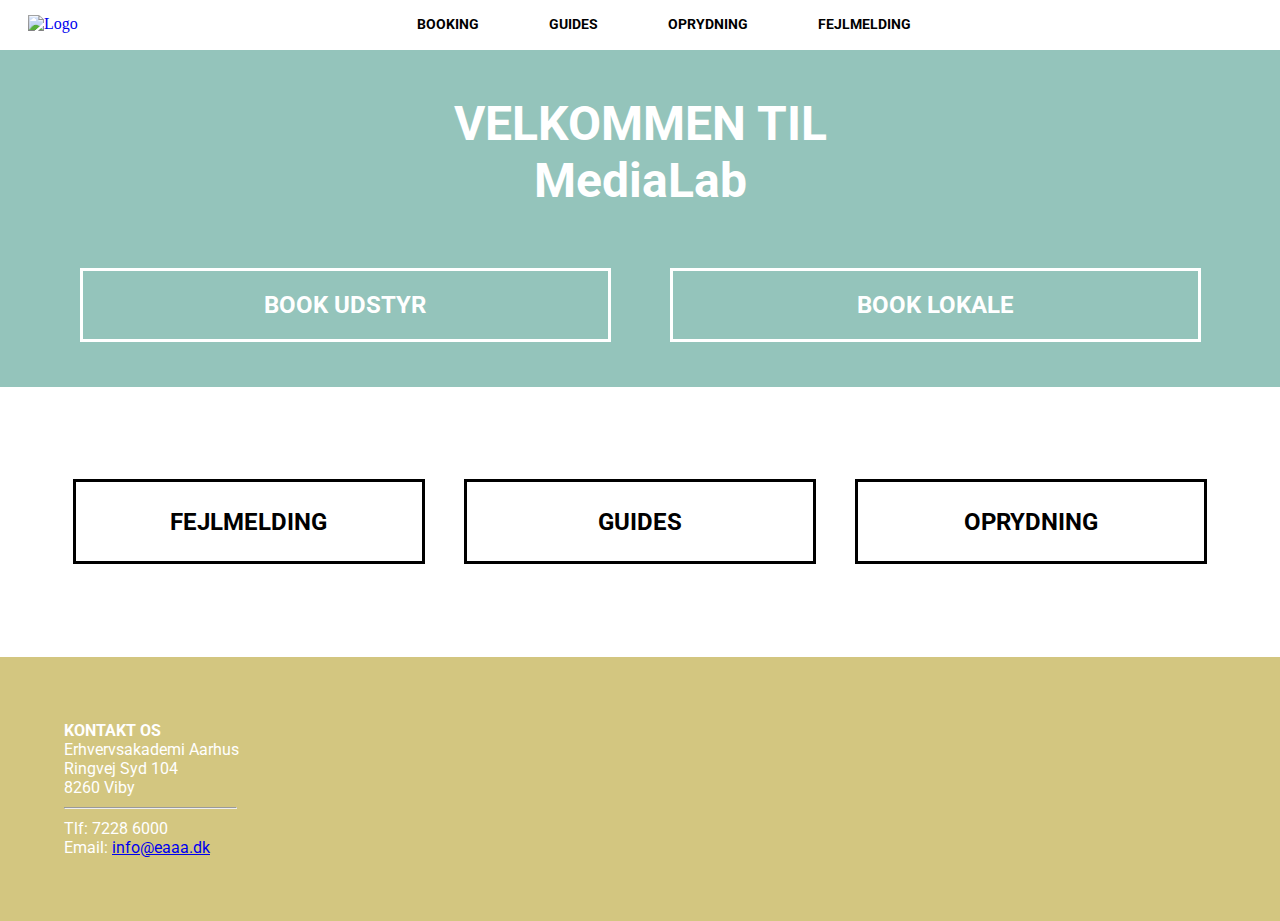
==== index.html @ a65bafff "update indes + css" ====
<!DOCTYPE html>
<html lang="da">
<head>
  <meta charset="UTF-8">
  <meta name="viewport" content="width=device-width, initial-scale=1.0">
  <meta http-equiv="X-UA-Compatible" content="ie=edge">
  <title>Document</title>
  <link rel="stylesheet" href="css/style.css">
  <link href="https://fonts.googleapis.com/css?family=Roboto" rel="stylesheet">
</head>
<body>
<header>
      <div class="logo-burger">
          <a href="index.html"><img class="logo1" src="images/" alt="Logo"></a>
          <label for="toggle">&#9776;</label>
      </div>
      <nav>
          <input type="checkbox" id="toggle" class="hidden">
          <ul id="main-nav">
              <li><a href="/index.html">BOOKING</a></li>
              <li><a href="#">GUIDES</a></li>
              <li><a href="#">OPRYDNING</a></li>
              <li><a href="#">FEJLMELDING</a></li>
          </ul>
      </nav>
  </header>
  <main>
    <div class="welcome">
      <h1>Velkommen til <br><span class="medialab"> MediaLab</h1>
        <div class="flex">
      <div class="cta">
        <a href="#">
          <h2>Book udstyr</h2>
        </a>
      </div>
      <div class="cta">
        <a href="#">
          <h2>Book lokale</h2>
        </a>
      </div>
      </div>
    </div>
    <div class="content">
      <div class="cta ctaflex">
          <a href="#" class="ctablack">
            <h3>Fejlmelding</h3>
          </a>
          <a href="#" class="ctablack">
            <h3>Guides</h3>
          </a>
          <a href="#" class="ctablack">
            <h3>Oprydning</h3>
          </a>
        </div>
      </div>
  </main>

  <footer>
    <h4>Kontakt os</h4>
    <p>Erhvervsakademi Aarhus</p>
    <p>Ringvej Syd 104</p>
    <p>8260 Viby</p>
    <hr>
    <p>Tlf: 7228 6000</p>
    <p>Email: <a href="mailto:info@eaaa.dk">info@eaaa.dk</a></p>
  </footer>

</body>
</html>
---- css/style.css ----
/* Generel styling*/
* {
    margin-left: 0;
    margin-right: 0;
    margin-top: 0;
    box-sizing: border-box;
    margin: 0;
}

h1,h2,h3,h4,h5,p{
  font-family: 'roboto';
}



/* Menu */
header {
    background-color: #fff;
    width: 100%;
    padding: 0 20px;
    display: flex;
    justify-content: flex-end;
    align-items: center;
    box-shadow: 0 0 5px #aaaaaa;
}

.logo-burger {
    display: flex;
    align-items: center;
    margin-left: .5em;
    color: #000;

}


.logo1 {
    width: 50px;
    height: 30px;
    background-color: #fff;
    position: absolute;
    top: 15px;
}


nav {
    width: 100%;
    justify-content: flex-end;
}


#main-nav {
    display: flex;
    margin-right: .5em;
    list-style: none;
    justify-content: flex-end;
    width: 100%;
    margin-top: 15px !important;
    margin-bottom: 15px !important;


}

#main-nav a {
    display: block;
    margin-left: 1em;
    font-size: 14px;
    line-height: 1.4em;
    color: #000;
    text-decoration: none;
    margin: 0 35px;
    font-family: roboto, sans-serif;
    font-weight: 700;
}

#main-nav a:hover {
    color: #69acb9;
}

.active {
    color: white;
}

.hidden {
    display: none;
}

/*
Colours:
Blå: #94C4BB
Guld: #D3C680
Sort: #7B7B7B
Hvid: #FFFFFF
*/


h1, h2, h3, h4 {
  text-transform: uppercase;
}

.medialab {
  text-transform: none;
}

.welcome {
  width: 100%;
  background-color: #94C4BB;
  padding: 45px 50px;
}

.welcome h1 {
  color: white;
  text-align: center;
}

.cta {
  display: flex;
  flex-direction: column;
  border: 3px solid white;
  padding: 10px 0;
  margin: 10px auto;
  color: white;
}

.cta:hover {
  transition: .2s;
  background-color: rgba(255,255,255,0.2);
}

.cta a {
  text-decoration: none;
  color: white;
  text-align: center;
  text-transform: uppercase;
}

.ctablack {
  border: 3px solid black;
  margin: 30px 0;
  padding: 10px 0;
}
.ctaflex {
  width: 80%;
  display: flex;
  flex-direction: column;
}
.ctaflex a {
  color: black;
  font-size: 1.3em;
}

.ctablack:hover {
  transition: .2s;
  border: 3px solid #9a9a9a;
}

footer {
  background-color: #D3C680;
  padding: 5% 10%;
  color: white;
}

footer hr {
  margin: 10px 0;
  width: 100%;
}
@media only screen and (min-width: 980px) {
  .welcome {

  }

  .welcome h1 {
    font-size: 3em;
    padding: 0 0 5% 0;
  }

  .flex {
    display: flex;
    flex-direction: row;
  }

  .cta {
    width: 45%;
    margin: 0 auto;
    padding: 20px 50px;
  }

  .ctaflex {
    flex-direction: row;
    width: 100%;
  }
  .ctablack {
    width: 30%;
    padding: 25px 20px;
    margin: 10px auto;
  }

  .content {
    display: flex;
    align-items: center;
    height: 30vh;
  }

  footer {
    padding: 5% 5%;
  }

  footer hr {
    width: 15%;
  }



}


/* Mobile menu - media queries*/

/* Mobile menu */
@media all and (max-width: 1200px) {

    /*HEADER NAV*/
    header {
        display: block;
        box-shadow: 0 0 0px #000;
    }

    .logo-burger {
        justify-content: space-between;
        align-items: center;
        padding-top: 17px;
        padding-bottom: 17px;
        background-color: #fff;

    }

    .logo-burger label {
        display: block;
        font-size: 2em;
        cursor: pointer;
    }

    #toggle:checked + #main-nav {
        display: block;
    }

    #main-nav {
        display: none;
        padding: 0;

    }

    .logo1 {
        width: 85px;
        height: 60px;
    }

    #main-nav li {
        text-align: center;
        border-bottom: 1px solid rgba(255, 255, 255, 0.7);
    }

    #main-nav a {
        margin: 0;
        text-align: center;
        line-height: 50px;
    }

    #main-nav li:last-of-type {
        border-bottom: none;
    }


}

/*MEDIA QUERY TABLET AND ABOVE*/

@media all and (min-width: 1200px) and (max-width: 1500px) {

    /*HEADER NAV*/
    header {
        display: flex;
        justify-content: center;
        align-items: center;

    }

    #logo-burger {
        margin-top: 27px;
        margin-bottom: 27px;
    }

    #logo {
        margin-top: .2em;
    }

    #main-nav {
        justify-content: center;
        width: 100%;


    }

    .hidden {
        display: none;
    }

    label {
        display: none;
    }


}
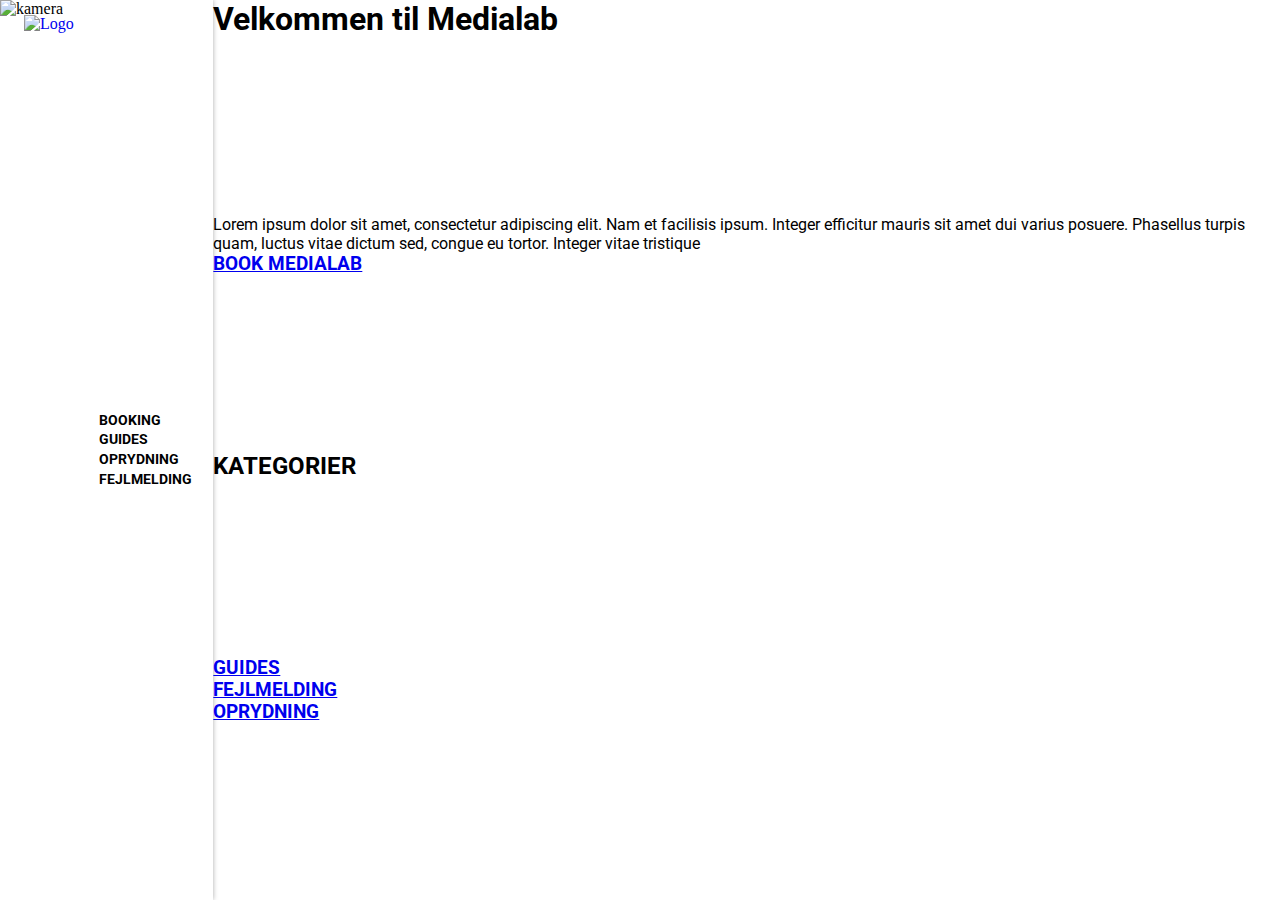
==== commit ad94a2b4: "new layout" ====
--- a/index.html
+++ b/index.html
@@ -1,5 +1,6 @@
 <!DOCTYPE html>
 <html lang="da">
+
 <head>
   <meta charset="UTF-8">
   <meta name="viewport" content="width=device-width, initial-scale=1.0">
@@ -8,62 +9,59 @@
   <link rel="stylesheet" href="css/style.css">
   <link href="https://fonts.googleapis.com/css?family=Roboto" rel="stylesheet">
 </head>
+
 <body>
-<header>
+  <main>
+    <header>
       <div class="logo-burger">
-          <a href="index.html"><img class="logo1" src="images/" alt="Logo"></a>
-          <label for="toggle">&#9776;</label>
+        <a href="index.html"><img class="logo1" src="images/" alt="Logo"></a>
+        <label for="toggle">&#9776;</label>
       </div>
       <nav>
-          <input type="checkbox" id="toggle" class="hidden">
-          <ul id="main-nav">
-              <li><a href="/index.html">BOOKING</a></li>
-              <li><a href="#">GUIDES</a></li>
-              <li><a href="#">OPRYDNING</a></li>
-              <li><a href="#">FEJLMELDING</a></li>
-          </ul>
+        <input type="checkbox" id="toggle" class="hidden">
+        <ul id="main-nav">
+          <li><a href="/index.html">BOOKING</a></li>
+          <li><a href="#">GUIDES</a></li>
+          <li><a href="#">OPRYDNING</a></li>
+          <li><a href="#">FEJLMELDING</a></li>
+        </ul>
       </nav>
-  </header>
-  <main>
-    <div class="welcome">
-      <h1>Velkommen til <br><span class="medialab"> MediaLab</h1>
-        <div class="flex">
-      <div class="cta">
-        <a href="#">
-          <h2>Book udstyr</h2>
+    </header>
+    <div class="main-content">
+      <h1>Velkommen til Medialab</h1>
+      <div>
+        <p class="desc">
+          Lorem ipsum dolor sit amet,
+          consectetur adipiscing elit. Nam et facilisis ipsum.
+          Integer efficitur mauris sit amet dui varius posuere.
+          Phasellus turpis quam, luctus vitae dictum sed, congue eu tortor.
+          Integer vitae tristique
+        </p>
+        <a href="/book.html" class="cta-main">
+          <h3>BOOK MEDIALAB</h3>
         </a>
       </div>
-      <div class="cta">
-        <a href="#">
-          <h2>Book lokale</h2>
+    </div>
+    <img src="images/kamera.png" alt="kamera" class="kamera">
+    <div class="kategorier">
+      <h2>KATEGORIER</h2>
+      <div class="buttons">
+        <a href="/book.html" class="cta-main">
+          <h3>GUIDES</h3>
+        </a>
+        <a href="/book.html" class="cta-main">
+          <h3>FEJLMELDING</h3>
+        </a>
+        <a href="/book.html" class="cta-main">
+          <h3>OPRYDNING</h3>
         </a>
       </div>
-      </div>
     </div>
-    <div class="content">
-      <div class="cta ctaflex">
-          <a href="#" class="ctablack">
-            <h3>Fejlmelding</h3>
-          </a>
-          <a href="#" class="ctablack">
-            <h3>Guides</h3>
-          </a>
-          <a href="#" class="ctablack">
-            <h3>Oprydning</h3>
-          </a>
-        </div>
-      </div>
+
+
+
+
   </main>
+</body>
 
-  <footer>
-    <h4>Kontakt os</h4>
-    <p>Erhvervsakademi Aarhus</p>
-    <p>Ringvej Syd 104</p>
-    <p>8260 Viby</p>
-    <hr>
-    <p>Tlf: 7228 6000</p>
-    <p>Email: <a href="mailto:info@eaaa.dk">info@eaaa.dk</a></p>
-  </footer>
-
-</body>
 </html>
--- a/css/style.css
+++ b/css/style.css
@@ -22,6 +22,7 @@
     justify-content: flex-end;
     align-items: center;
     box-shadow: 0 0 5px #aaaaaa;
+    grid-area: h;
 }
 
 .logo-burger {
@@ -56,6 +57,7 @@
     width: 100%;
     margin-top: 15px !important;
     margin-bottom: 15px !important;
+    flex-direction: column;
 
 
 }
@@ -84,133 +86,39 @@
     display: none;
 }
 
-/*
-Colours:
-Blå: #94C4BB
-Guld: #D3C680
-Sort: #7B7B7B
-Hvid: #FFFFFF
-*/
-
-
-h1, h2, h3, h4 {
-  text-transform: uppercase;
-}
-
-.medialab {
-  text-transform: none;
-}
-
-.welcome {
+/* forside */
+
+main{
   width: 100%;
-  background-color: #94C4BB;
-  padding: 45px 50px;
-}
-
-.welcome h1 {
-  color: white;
-  text-align: center;
-}
-
-.cta {
-  display: flex;
-  flex-direction: column;
-  border: 3px solid white;
-  padding: 10px 0;
-  margin: 10px auto;
-  color: white;
-}
-
-.cta:hover {
-  transition: .2s;
-  background-color: rgba(255,255,255,0.2);
-}
-
-.cta a {
-  text-decoration: none;
-  color: white;
-  text-align: center;
-  text-transform: uppercase;
-}
-
-.ctablack {
-  border: 3px solid black;
-  margin: 30px 0;
-  padding: 10px 0;
-}
-.ctaflex {
-  width: 80%;
-  display: flex;
-  flex-direction: column;
-}
-.ctaflex a {
-  color: black;
-  font-size: 1.3em;
-}
-
-.ctablack:hover {
-  transition: .2s;
-  border: 3px solid #9a9a9a;
-}
-
-footer {
-  background-color: #D3C680;
-  padding: 5% 10%;
-  color: white;
-}
-
-footer hr {
-  margin: 10px 0;
-  width: 100%;
-}
-@media only screen and (min-width: 980px) {
-  .welcome {
-
-  }
-
-  .welcome h1 {
-    font-size: 3em;
-    padding: 0 0 5% 0;
-  }
-
-  .flex {
-    display: flex;
-    flex-direction: row;
-  }
-
-  .cta {
-    width: 45%;
-    margin: 0 auto;
-    padding: 20px 50px;
-  }
-
-  .ctaflex {
-    flex-direction: row;
-    width: 100%;
-  }
-  .ctablack {
-    width: 30%;
-    padding: 25px 20px;
-    margin: 10px auto;
-  }
-
-  .content {
-    display: flex;
-    align-items: center;
-    height: 30vh;
-  }
-
-  footer {
-    padding: 5% 5%;
-  }
-
-  footer hr {
-    width: 15%;
-  }
-
-
-
-}
+  display: grid;
+  height: 100vh;
+  grid-template-columns: repeat(12, 1fr);
+  grid-template-areas:
+      "h h m m m m m m m m m m"
+      "h h m m m m m m m m m m"
+      "h h k k k k k k k k k k"
+      "h h k k k k k k k k k k";
+}
+
+.main-content{
+  grid-area: m;
+  display: grid;
+}
+
+.kategorier{
+  grid-area: k;
+  display: grid;
+}
+
+.kamera{
+  position: absolute;
+}
+
+
+
+
+
+
 
 
 /* Mobile menu - media queries*/
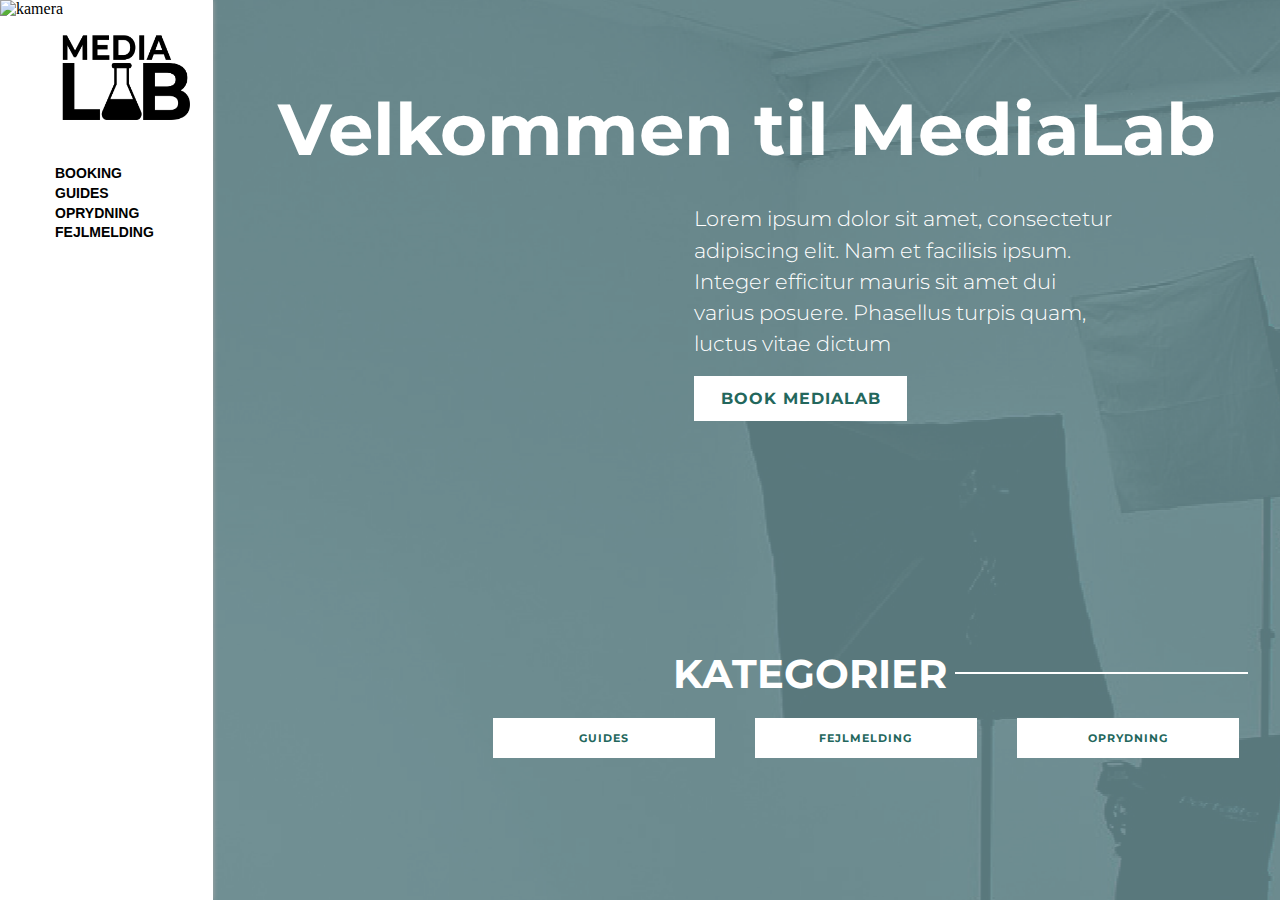
==== commit 5932dc9b: "Forside" ====
--- a/index.html
+++ b/index.html
@@ -7,14 +7,15 @@
   <meta http-equiv="X-UA-Compatible" content="ie=edge">
   <title>Document</title>
   <link rel="stylesheet" href="css/style.css">
-  <link href="https://fonts.googleapis.com/css?family=Roboto" rel="stylesheet">
+  <link href="https://fonts.googleapis.com/css?family=Montserrat:100,100i,200,200i,300,300i,400,400i,500,500i,600,600i,700,700i,800,800i,900,900i" rel="stylesheet">
+
 </head>
 
 <body>
   <main>
     <header>
       <div class="logo-burger">
-        <a href="index.html"><img class="logo1" src="images/" alt="Logo"></a>
+        <a href="index.html"><img class="logo1" src="images/Logo-ML.png" alt="Logo"></a>
         <label for="toggle">&#9776;</label>
       </div>
       <nav>
@@ -28,14 +29,13 @@
       </nav>
     </header>
     <div class="main-content">
-      <h1>Velkommen til Medialab</h1>
-      <div>
+      <h1>Velkommen til MediaLab</h1>
+      <div class="cta-bio">
         <p class="desc">
           Lorem ipsum dolor sit amet,
           consectetur adipiscing elit. Nam et facilisis ipsum.
           Integer efficitur mauris sit amet dui varius posuere.
-          Phasellus turpis quam, luctus vitae dictum sed, congue eu tortor.
-          Integer vitae tristique
+          Phasellus turpis quam, luctus vitae dictum
         </p>
         <a href="/book.html" class="cta-main">
           <h3>BOOK MEDIALAB</h3>
@@ -44,18 +44,22 @@
     </div>
     <img src="images/kamera.png" alt="kamera" class="kamera">
     <div class="kategorier">
+      <div class="kategori-1">
       <h2>KATEGORIER</h2>
-      <div class="buttons">
-        <a href="/book.html" class="cta-main">
-          <h3>GUIDES</h3>
-        </a>
-        <a href="/book.html" class="cta-main">
-          <h3>FEJLMELDING</h3>
-        </a>
-        <a href="/book.html" class="cta-main">
-          <h3>OPRYDNING</h3>
-        </a>
+      <hr>
+      </hr>
       </div>
+    <div class="buttons">
+      <a href="/book.html">
+        <h3>GUIDES</h3>
+      </a>
+      <a href="/book.html">
+        <h3>FEJLMELDING</h3>
+      </a>
+      <a href="/book.html">
+        <h3>OPRYDNING</h3>
+      </a>
+    </div>
     </div>
 
 
--- a/css/style.css
+++ b/css/style.css
@@ -8,19 +8,22 @@
 }
 
 h1,h2,h3,h4,h5,p{
-  font-family: 'roboto';
-}
-
+  font-family: 'Montserrat', sans-serif;
+}
+
+a{
+  text-decoration: none;
+}
 
 
 /* Menu */
 header {
     background-color: #fff;
     width: 100%;
-    padding: 0 20px;
+    padding: 70% 20px;
     display: flex;
     justify-content: flex-end;
-    align-items: center;
+    align-items: flex-start;
     box-shadow: 0 0 5px #aaaaaa;
     grid-area: h;
 }
@@ -35,17 +38,17 @@
 
 
 .logo1 {
-    width: 50px;
-    height: 30px;
+    width: 130px;
+    height: 90px;
     background-color: #fff;
     position: absolute;
-    top: 15px;
+    top: 30px;
+    left: 60px;
 }
 
 
 nav {
     width: 100%;
-    justify-content: flex-end;
 }
 
 
@@ -86,18 +89,32 @@
     display: none;
 }
 
+ul#main-nav{
+  padding-inline-start: 0px;
+}
+
+nav, div.logo-burger{
+  grid-row-start: 1;
+  display: grid;
+  grid-row-end: 3;
+}
+
 /* forside */
 
 main{
   width: 100%;
   display: grid;
   height: 100vh;
+  background-position: center center;
+  background-repeat: no-repeat;
+  background-image: url(../images/forside.png);
   grid-template-columns: repeat(12, 1fr);
   grid-template-areas:
       "h h m m m m m m m m m m"
       "h h m m m m m m m m m m"
       "h h k k k k k k k k k k"
       "h h k k k k k k k k k k";
+
 }
 
 .main-content{
@@ -114,6 +131,106 @@
   position: absolute;
 }
 
+.main-content{
+  display: flex;
+  width: 100%;
+  flex-direction: row;
+  flex-wrap: wrap;
+}
+
+.main-content h1{
+  font-size: 4.5em;
+  color: #fff;
+  align-items: center;
+  width: 100%;
+  text-align: center;
+  padding: 8% 0 1.5% 0;
+
+}
+
+.cta-bio{
+  display: flex;
+  align-items: flex-end;
+  width: 100%;
+  flex-direction: column;
+  flex-wrap: wrap;
+  margin: 0 15%;
+}
+
+.cta-bio p, .cta-main{
+  width: 57%;
+}
+.cta-bio p{
+  color: #fff;
+  line-height: 1.5em;
+  font-size: 1.3em;
+  font-weight: 300;
+}
+
+.cta-main h3{
+  margin-top: 4%;
+  padding: 13px 20px;
+  background-color: #fff;
+  width: 50%;
+  text-align: center;
+  font-size: 1em;
+  color: #23675c;
+  font-weight: 700;
+  letter-spacing: 1px;
+}
+
+.kategorier{
+  display: flex;
+  width: 100%;
+  flex-direction: column;
+  flex-wrap: wrap;
+  align-items: flex-end;
+  padding-top: 20%;
+  padding-right: 2%;
+}
+
+.kategori-1 hr{
+  width: 62%;
+  height: 2px;
+  margin-left: 8px;
+  color: #fff;
+  background-color: #fff;
+  border: 0px;
+}
+
+.kategori-1{
+  flex-direction: row;
+  width: 55%;
+  display: flex;
+  align-items: center;
+  margin-right: 1%;
+}
+
+.kategori-1 h2{
+  color: #fff;
+  font-size: 2.5em;
+}
+
+.buttons{
+flex-direction: row;
+display: flex;
+padding-bottom: 9%;
+}
+
+.buttons a{
+  padding: 20px;
+}
+
+.buttons h3{
+  padding: 13px 20px;
+  background-color: #fff;
+  width: 222px;
+  text-align: center;
+  font-size: 0.7em;
+  color: #23675c;
+  font-weight: 700;
+  letter-spacing: 1px;
+}
 
 
 
@@ -182,13 +299,11 @@
 
 /*MEDIA QUERY TABLET AND ABOVE*/
 
-@media all and (min-width: 1200px) and (max-width: 1500px) {
+@media all and (min-width: 1200px) and (max-width: 1700px) {
 
     /*HEADER NAV*/
     header {
         display: flex;
-        justify-content: center;
-        align-items: center;
 
     }
 
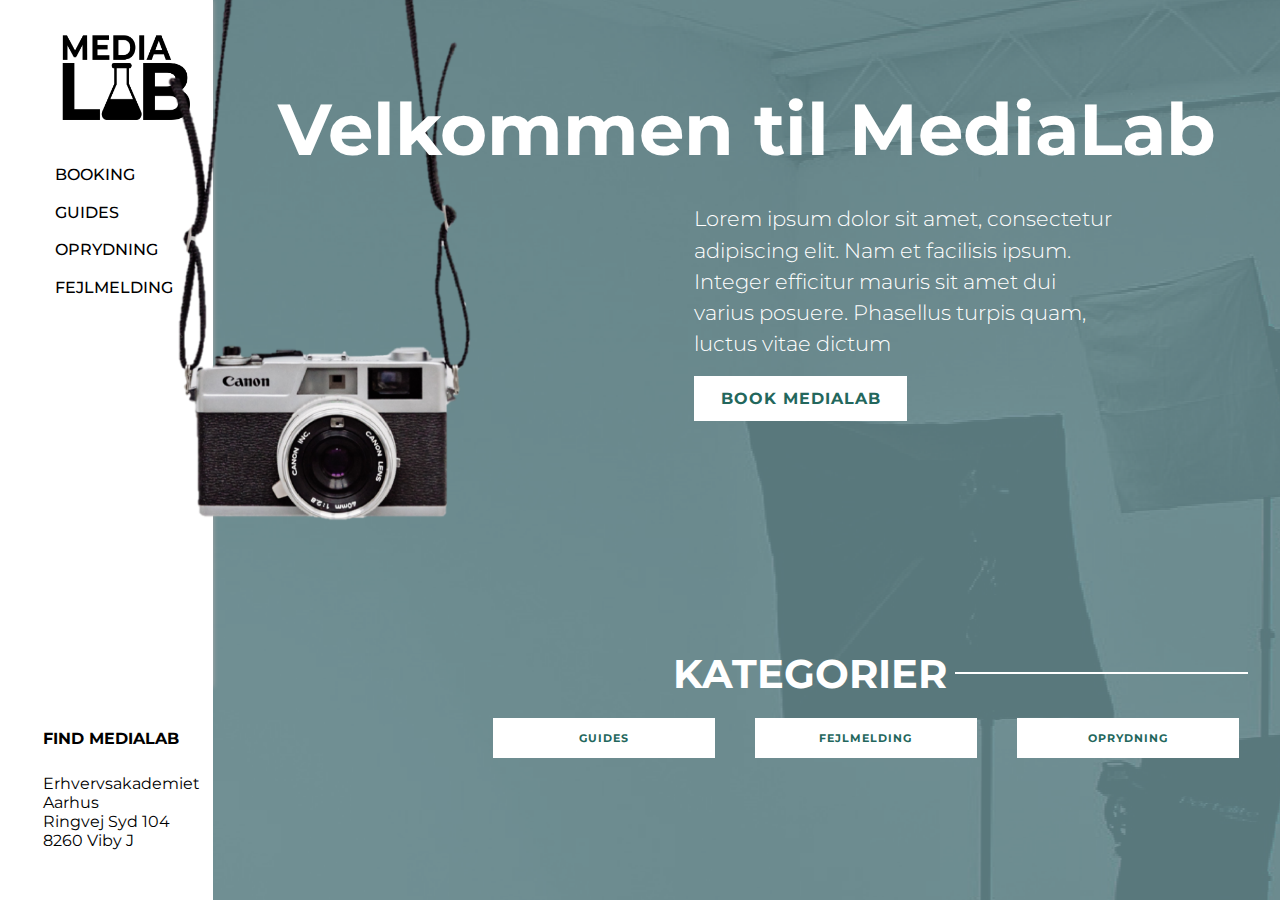
==== commit 64daf192: "mobilmenu + forside done" ====
--- a/index.html
+++ b/index.html
@@ -45,21 +45,29 @@
     <img src="images/kamera.png" alt="kamera" class="kamera">
     <div class="kategorier">
       <div class="kategori-1">
-      <h2>KATEGORIER</h2>
-      <hr>
-      </hr>
+        <h2>KATEGORIER</h2>
+        <hr>
+        </hr>
       </div>
-    <div class="buttons">
-      <a href="/book.html">
-        <h3>GUIDES</h3>
+      <div class="buttons">
+        <a href="/book.html">
+          <h3>GUIDES</h3>
+        </a>
+        <a href="/book.html">
+          <h3>FEJLMELDING</h3>
+        </a>
+        <a href="/book.html">
+          <h3>OPRYDNING</h3>
+        </a>
+      </div>
+    </div>
+    <div class="find">
+      <h4>FIND MEDIALAB</h4>
+      <a href="/kort">
+        <p><br>Erhvervsakademiet Aarhus<br>
+          Ringvej Syd 104<br>
+          8260 Viby J</p>
       </a>
-      <a href="/book.html">
-        <h3>FEJLMELDING</h3>
-      </a>
-      <a href="/book.html">
-        <h3>OPRYDNING</h3>
-      </a>
-    </div>
     </div>
 
 
--- a/css/style.css
+++ b/css/style.css
@@ -13,6 +13,10 @@
 
 a{
   text-decoration: none;
+}
+
+body{
+  width: 100%;
 }
 
 
@@ -61,6 +65,7 @@
     margin-top: 15px !important;
     margin-bottom: 15px !important;
     flex-direction: column;
+    z-index: 50;
 
 
 }
@@ -68,13 +73,14 @@
 #main-nav a {
     display: block;
     margin-left: 1em;
-    font-size: 14px;
+    font-size: 16px;
     line-height: 1.4em;
     color: #000;
     text-decoration: none;
     margin: 0 35px;
-    font-family: roboto, sans-serif;
-    font-weight: 700;
+    font-family: Montserrat, sans-serif;
+    font-weight: 500;
+    padding-bottom: 15px;
 }
 
 #main-nav a:hover {
@@ -113,7 +119,7 @@
       "h h m m m m m m m m m m"
       "h h m m m m m m m m m m"
       "h h k k k k k k k k k k"
-      "h h k k k k k k k k k k";
+      "f f k k k k k k k k k k";
 
 }
 
@@ -129,6 +135,10 @@
 
 .kamera{
   position: absolute;
+  z-index: 0;
+  width: 50%;
+  top: -30%;
+  margin-left: 0;
 }
 
 .main-content{
@@ -145,6 +155,7 @@
   width: 100%;
   text-align: center;
   padding: 8% 0 1.5% 0;
+  z-index: 100;
 
 }
 
@@ -232,6 +243,20 @@
   letter-spacing: 1px;
 }
 
+.find{
+  grid-area: f;
+  display: grid;
+  background-color: #fff;
+  color: #000;
+  padding: 20% 20% 20% 20%;
+}
+
+.find a{
+  color: #000;
+}
+
+
+
 
 
 
@@ -247,6 +272,7 @@
     header {
         display: block;
         box-shadow: 0 0 0px #000;
+        padding: 0px;
     }
 
     .logo-burger {
@@ -275,8 +301,11 @@
     }
 
     .logo1 {
-        width: 85px;
-        height: 60px;
+        width: 60px;
+        height: 40px;
+        top: 17px;
+        right: 10px;
+        left: auto;
     }
 
     #main-nav li {
@@ -294,6 +323,23 @@
         border-bottom: none;
     }
 
+    main{
+    width: 100%;
+    display: grid;
+    height: 100%;
+    grid-template-columns: repeat(4, 1fr);
+    grid-template-areas:
+        "h h h h"
+        "m m m m"
+        "k k k k"
+        "f f f f";
+
+  }
+
+  .kamera{
+    display: none;
+  }
+
 
 }
 
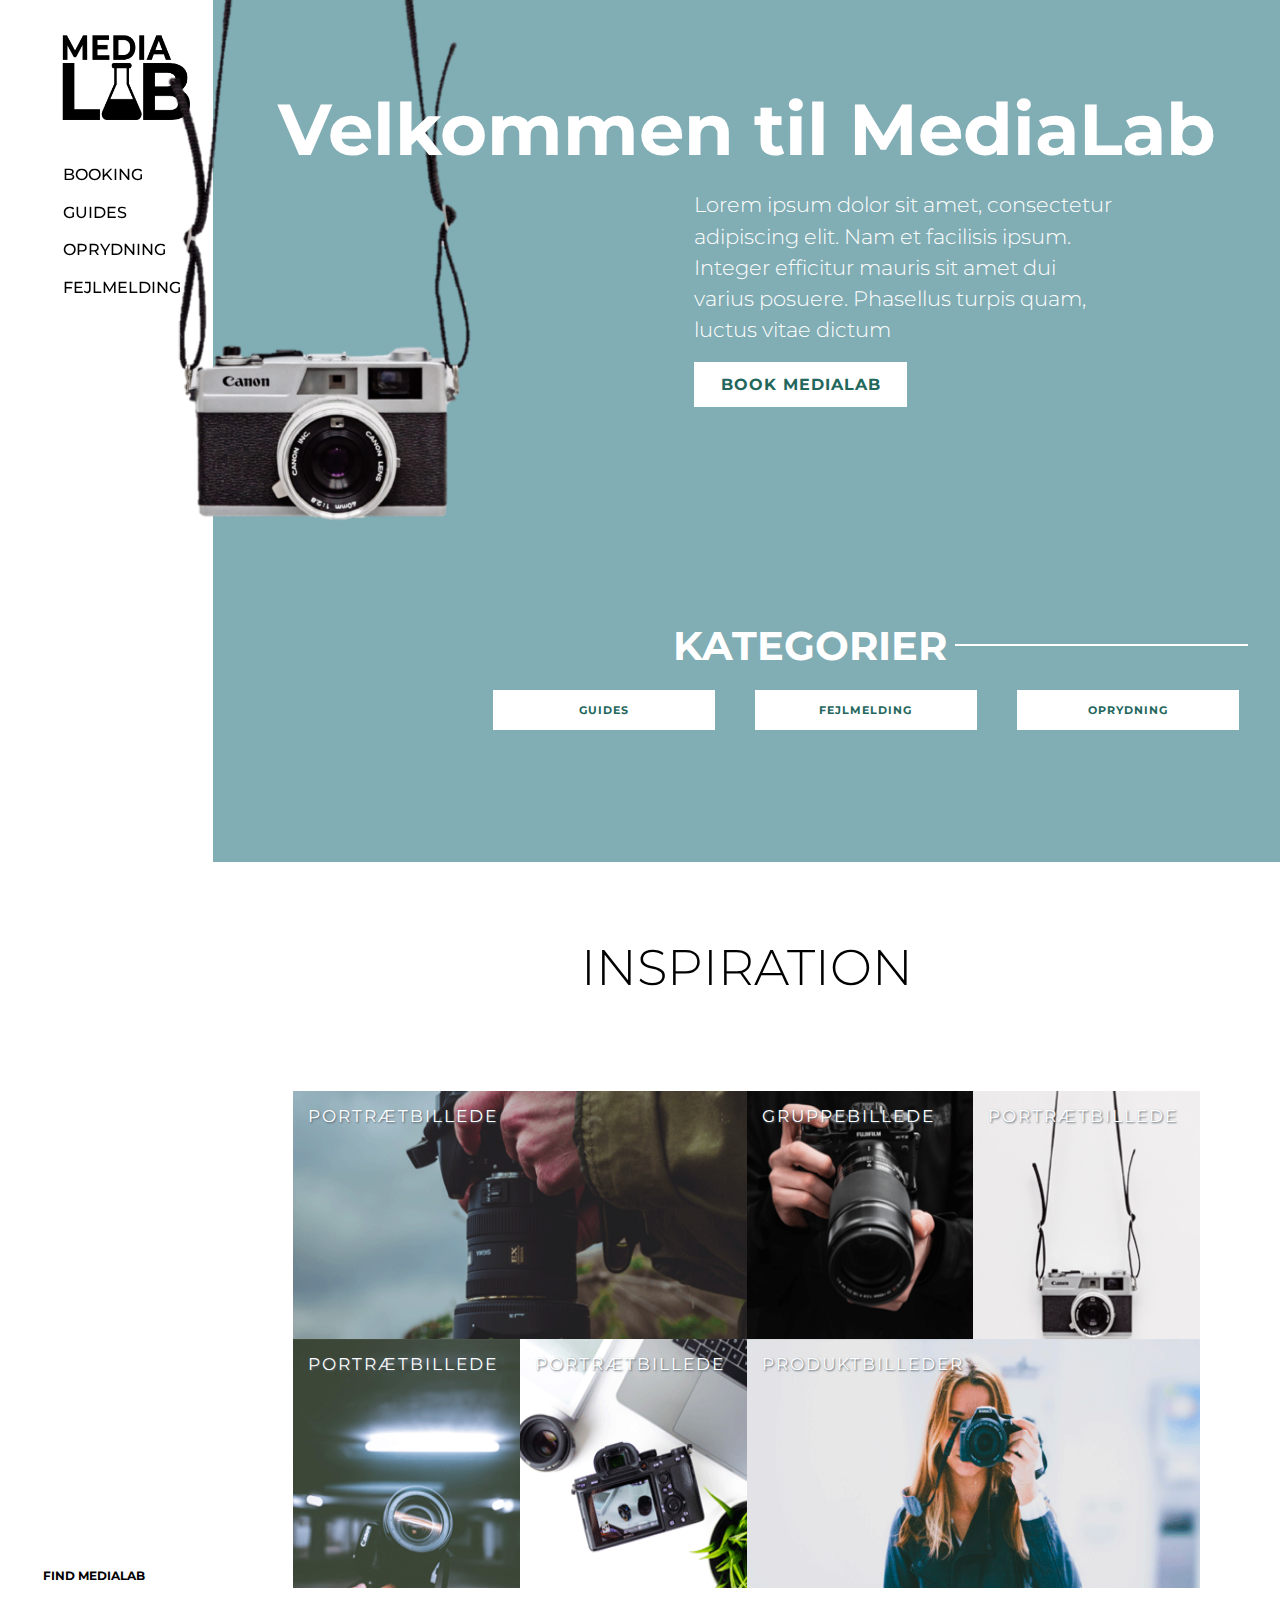
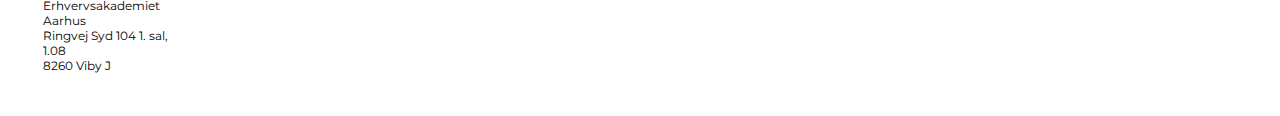
==== commit 216a9f8f: "forside done" ====
--- a/index.html
+++ b/index.html
@@ -50,13 +50,13 @@
         </hr>
       </div>
       <div class="buttons">
-        <a href="/book.html">
+        <a href="/book.html" class="cta-sub">
           <h3>GUIDES</h3>
         </a>
-        <a href="/book.html">
+        <a href="/book.html" class="cta-sub">
           <h3>FEJLMELDING</h3>
         </a>
-        <a href="/book.html">
+        <a href="/book.html" class="cta-sub">
           <h3>OPRYDNING</h3>
         </a>
       </div>
@@ -65,9 +65,58 @@
       <h4>FIND MEDIALAB</h4>
       <a href="/kort">
         <p><br>Erhvervsakademiet Aarhus<br>
-          Ringvej Syd 104<br>
+          Ringvej Syd 104
+          1. sal, 1.08<br>
           8260 Viby J</p>
       </a>
+    </div>
+    <div class="empty">
+    </div>
+    <h2 class="subheader">INSPIRATION</h2>
+    <div class="image-grid">
+      <a href="#" class="image1">
+        <img src="images/1.png" alt="" class="image1-img">
+        <h4>PORTRÆTBILLEDE</h4>
+        <div class="overlay-img">
+            <p>@instagram</p>
+        </div>
+      </a>
+      <a href="#" class="image2">
+        <img src="images/2.png" alt="" class="image2-img">
+        <h4>GRUPPEBILLEDE</h4>
+        <div class="overlay-img">
+            <p>@instagram</p>
+        </div>
+      </a>
+      <a href="#" class="image3">
+        <img src="images/3.png" alt="" class="image3-img">
+        <h4>PORTRÆTBILLEDE</h4>
+        <div class="overlay-img">
+            <p>@instagram</p>
+        </div>
+      </a>
+      <a href="#" class="image4">
+        <img src="images/4.png" alt="" class="image4-img">
+        <h4>PORTRÆTBILLEDE</h4>
+        <div class="overlay-img">
+            <p>@instagram</p>
+        </div>
+      </a>
+      <a href="#" class="image5">
+        <img src="images/5.png" alt="" class="image5-img">
+        <h4>PORTRÆTBILLEDE</h4>
+        <div class="overlay-img">
+            <p>@instagram</p>
+        </div>
+      </a>
+      <a href="#" class="image6">
+        <img src="images/6.png" alt="" class="image6-img">
+        <h4>PRODUKTBILLEDER</h4>
+        <div class="overlay-img">
+            <p>@instagram</p>
+        </div>
+      </a>
+
     </div>
 
 
--- a/css/style.css
+++ b/css/style.css
@@ -1,139 +1,135 @@
 /* Generel styling*/
 * {
-    margin-left: 0;
-    margin-right: 0;
-    margin-top: 0;
-    box-sizing: border-box;
-    margin: 0;
-}
-
-h1,h2,h3,h4,h5,p{
+  margin-left: 0;
+  margin-right: 0;
+  margin-top: 0;
+  box-sizing: border-box;
+  margin: 0;
+}
+
+h1, h2, h3, h4, h5, p {
   font-family: 'Montserrat', sans-serif;
 }
 
-a{
+a {
   text-decoration: none;
 }
 
-body{
-  width: 100%;
-}
-
+body {
+  width: 100%;
+}
 
 /* Menu */
 header {
-    background-color: #fff;
-    width: 100%;
-    padding: 70% 20px;
-    display: flex;
-    justify-content: flex-end;
-    align-items: flex-start;
-    box-shadow: 0 0 5px #aaaaaa;
-    grid-area: h;
+  background-color: #fff;
+  width: 100%;
+  padding: 70% 20px;
+  display: flex;
+  justify-content: flex-end;
+  align-items: flex-start;
+  grid-area: h;
 }
 
 .logo-burger {
-    display: flex;
-    align-items: center;
-    margin-left: .5em;
-    color: #000;
-
-}
-
+  display: flex;
+  align-items: center;
+  margin-left: .5em;
+  color: #000;
+}
 
 .logo1 {
-    width: 130px;
-    height: 90px;
-    background-color: #fff;
-    position: absolute;
-    top: 30px;
-    left: 60px;
-}
-
+  width: 130px;
+  height: 90px;
+  background-color: #fff;
+  position: absolute;
+  top: 30px;
+  left: 60px;
+  position: fixed;
+}
 
 nav {
-    width: 100%;
-}
-
+  width: 100%;
+}
 
 #main-nav {
-    display: flex;
-    margin-right: .5em;
-    list-style: none;
-    justify-content: flex-end;
-    width: 100%;
-    margin-top: 15px !important;
-    margin-bottom: 15px !important;
-    flex-direction: column;
-    z-index: 50;
-
-
+  display: flex;
+  margin-right: .5em;
+  list-style: none;
+  justify-content: flex-end;
+  width: 100%;
+  margin-top: 15px !important;
+  margin-bottom: 15px !important;
+  flex-direction: column;
+  z-index: 50;
+  position: fixed;
 }
 
 #main-nav a {
-    display: block;
-    margin-left: 1em;
-    font-size: 16px;
-    line-height: 1.4em;
-    color: #000;
-    text-decoration: none;
-    margin: 0 35px;
-    font-family: Montserrat, sans-serif;
-    font-weight: 500;
-    padding-bottom: 15px;
+  display: block;
+  margin-left: 1em;
+  font-size: 16px;
+  line-height: 1.4em;
+  color: #000;
+  text-decoration: none;
+  margin: 0 35px;
+  font-family: Montserrat, sans-serif;
+  font-weight: 500;
+  padding-bottom: 15px;
 }
 
 #main-nav a:hover {
-    color: #69acb9;
+  color: #69acb9;
 }
 
 .active {
-    color: white;
+  color: white;
 }
 
 .hidden {
-    display: none;
-}
-
-ul#main-nav{
+  display: none;
+}
+
+ul#main-nav {
   padding-inline-start: 0px;
 }
 
-nav, div.logo-burger{
+nav, div.logo-burger {
   grid-row-start: 1;
   display: grid;
   grid-row-end: 3;
 }
 
 /* forside */
-
-main{
-  width: 100%;
-  display: grid;
-  height: 100vh;
-  background-position: center center;
-  background-repeat: no-repeat;
-  background-image: url(../images/forside.png);
+main {
+  width: 100%;
+  display: grid;
   grid-template-columns: repeat(12, 1fr);
   grid-template-areas:
-      "h h m m m m m m m m m m"
-      "h h m m m m m m m m m m"
-      "h h k k k k k k k k k k"
-      "f f k k k k k k k k k k";
-
-}
-
-.main-content{
+    "h h m m m m m m m m m m"
+    "h h m m m m m m m m m m"
+    "h h k k k k k k k k k k"
+    "j j k k k k k k k k k k"
+    "j j s s s s s s s s s s"
+    "j j i i i i i i i i i i"
+    "j j i i i i i i i i i i"
+    "f f i i i i i i i i i i";
+}
+
+.main-content, .kategorier, .buttons {
+  background-color: #81adb4;
+}
+
+.main-content {
   grid-area: m;
   display: grid;
 }
 
-.kategorier{
+.kategorier {
   grid-area: k;
   display: grid;
 }
 
-.kamera{
+.kamera {
   position: absolute;
   z-index: 0;
   width: 50%;
@@ -141,14 +137,14 @@
   margin-left: 0;
 }
 
-.main-content{
+.main-content {
   display: flex;
   width: 100%;
   flex-direction: row;
   flex-wrap: wrap;
 }
 
-.main-content h1{
+.main-content h1 {
   font-size: 4.5em;
   color: #fff;
   align-items: center;
@@ -156,10 +152,9 @@
   text-align: center;
   padding: 8% 0 1.5% 0;
   z-index: 100;
-
-}
-
-.cta-bio{
+}
+
+.cta-bio {
   display: flex;
   align-items: flex-end;
   width: 100%;
@@ -168,17 +163,18 @@
   margin: 0 15%;
 }
 
-.cta-bio p, .cta-main{
+.cta-bio p, .cta-main {
   width: 57%;
 }
-.cta-bio p{
+
+.cta-bio p {
   color: #fff;
   line-height: 1.5em;
   font-size: 1.3em;
   font-weight: 300;
 }
 
-.cta-main h3{
+.cta-main h3 {
   margin-top: 4%;
   padding: 13px 20px;
   background-color: #fff;
@@ -188,9 +184,10 @@
   color: #23675c;
   font-weight: 700;
   letter-spacing: 1px;
-}
-
-.kategorier{
+  transition: all 0.5s ease-in-out;
+}
+
+.kategorier {
   display: flex;
   width: 100%;
   flex-direction: column;
@@ -200,7 +197,7 @@
   padding-right: 2%;
 }
 
-.kategori-1 hr{
+.kategori-1 hr {
   width: 62%;
   height: 2px;
   margin-left: 8px;
@@ -209,7 +206,7 @@
   border: 0px;
 }
 
-.kategori-1{
+.kategori-1 {
   flex-direction: row;
   width: 55%;
   display: flex;
@@ -217,22 +214,22 @@
   margin-right: 1%;
 }
 
-.kategori-1 h2{
+.kategori-1 h2 {
   color: #fff;
   font-size: 2.5em;
 }
 
-.buttons{
-flex-direction: row;
-display: flex;
-padding-bottom: 9%;
-}
-
-.buttons a{
+.buttons {
+  flex-direction: row;
+  display: flex;
+  padding-bottom: 9%;
+}
+
+.buttons a {
   padding: 20px;
 }
 
-.buttons h3{
+.buttons h3 {
   padding: 13px 20px;
   background-color: #fff;
   width: 222px;
@@ -243,139 +240,288 @@
   letter-spacing: 1px;
 }
 
-.find{
+.find {
   grid-area: f;
   display: grid;
   background-color: #fff;
   color: #000;
-  padding: 20% 20% 20% 20%;
-}
-
-.find a{
-  color: #000;
-}
-
-
-
-
+  padding: 20% 10% 20% 20%;
+  font-size: 12px;
+}
+
+.find a {
+  color: #000;
+}
+
+.cta-main h3:hover, .cta-sub h3:hover {
+  box-shadow: 10px 11px 20px -6px rgba(0, 0, 0, 0.3);
+  color: #000;
+}
+
+.cta-sub h3 {
+  transition: all 0.5s ease-in-out;
+}
+
+.subheader {
+  font-size: 50px;
+  justify-self: center;
+  font-weight: 300;
+  color: #000;
+  margin-top: 7%;
+  grid-area: s;
+  display: grid;
+}
+
+.empty {
+  grid-area: j;
+  height: 100vh;
+}
+
+.image-grid {
+  grid-area: i;
+  overflow: hidden;
+  display: grid;
+  width: 85%;
+  margin: 7% 0 12% 0;
+  justify-self: center;
+  grid-template-columns: repeat(4, 1fr);
+  grid-template-areas:
+    "a a b c"
+    "d e g g";
+}
+
+.image1 {
+  grid-area: a;
+  position: relative;
+  opacity: 1;
+}
+
+.image2 {
+  grid-area: b;
+  position: relative;
+  opacity: 1;
+}
+
+.image3 {
+  grid-area: c;
+  position: relative;
+  opacity: 1;
+}
+
+.image4 {
+  grid-area: d;
+  position: relative;
+  opacity: 1;
+}
+
+.image5 {
+  grid-area: e;
+  position: relative;
+  opacity: 1;
+}
+
+.image6 {
+  grid-area: g;
+  position: relative;
+  opacity: 1;
+}
+
+.image1 img {
+  width: 100%;
+  height: 100%;
+}
+
+.image2 img {
+  width: 100%;
+  height: 100%;
+}
+
+.image3 img {
+  width: 100%;
+  height: 100%;
+}
+
+.image4 img {
+  width: 100%;
+  height: 100%;
+}
+
+.image5 img {
+  width: 100%;
+  height: 100%;
+}
+
+.image6 img {
+  width: 100%;
+  height: 100%;
+}
+
+.overlay-img {
+  opacity: 0;
+  position: absolute;
+  display: flex;
+  justify-content: center;
+}
+
+
+.image1 h4,
+.image2 h4,
+.image3 h4,
+.image4 h4,
+.image5 h4,
+.image6 h4
+{
+  position: absolute;
+  top: 15px;
+  left: 15px;
+  color: #fff;
+  font-weight: 400;
+  font-size: 17px;
+  letter-spacing: 2px;
+  text-shadow: 1px 1px 2px #556572;
+}
+
+.image1:hover .image1-img,
+.image2:hover .image2-img,
+.image3:hover .image3-img,
+.image4:hover .image4-img,
+.image5:hover .image5-img,
+.image6:hover .image6-img  {
+  opacity: 0.4;
+}
+
+.image1:hover .overlay-img,
+.image2:hover .overlay-img,
+.image3:hover .overlay-img,
+.image4:hover .overlay-img,
+.image5:hover .overlay-img,
+.image6:hover .overlay-img
+ {
+  opacity: 1;
+  text-align: center;
+  width: 100%;
+  top: 125px;
+  color: #000;
+  font-size: 2em;
+  font-weight: 400;
+}
 
 
 
 
 
 /* Mobile menu - media queries*/
-
 /* Mobile menu */
 @media all and (max-width: 1200px) {
 
-    /*HEADER NAV*/
-    header {
-        display: block;
-        box-shadow: 0 0 0px #000;
-        padding: 0px;
-    }
-
-    .logo-burger {
-        justify-content: space-between;
-        align-items: center;
-        padding-top: 17px;
-        padding-bottom: 17px;
-        background-color: #fff;
-
-    }
-
-    .logo-burger label {
-        display: block;
-        font-size: 2em;
-        cursor: pointer;
-    }
-
-    #toggle:checked + #main-nav {
-        display: block;
-    }
-
-    #main-nav {
-        display: none;
-        padding: 0;
-
-    }
-
-    .logo1 {
-        width: 60px;
-        height: 40px;
-        top: 17px;
-        right: 10px;
-        left: auto;
-    }
-
-    #main-nav li {
-        text-align: center;
-        border-bottom: 1px solid rgba(255, 255, 255, 0.7);
-    }
-
-    #main-nav a {
-        margin: 0;
-        text-align: center;
-        line-height: 50px;
-    }
-
-    #main-nav li:last-of-type {
-        border-bottom: none;
-    }
-
-    main{
+  /*HEADER NAV*/
+  header {
+    display: block;
+    box-shadow: 0 0 0px #000;
+    padding: 0px;
+  }
+
+  .logo-burger {
+    justify-content: space-between;
+    align-items: center;
+    padding-top: 17px;
+    padding-bottom: 17px;
+    background-color: #fff;
+  }
+
+  .logo-burger label {
+    display: block;
+    font-size: 2em;
+    cursor: pointer;
+  }
+
+  #toggle:checked+#main-nav {
+    display: block;
+  }
+
+  #main-nav {
+    display: none;
+    padding: 0;
+    background-color: #fff;
+    z-index: 120;
+  }
+
+  .logo1 {
+    width: 60px;
+    height: 40px;
+    top: 17px;
+    right: 10px;
+    left: auto;
+  }
+
+  #main-nav li {
+    text-align: center;
+    border-bottom: 1px solid rgba(255, 255, 255, 0.7);
+  }
+
+  #main-nav a {
+    margin: 0;
+    text-align: center;
+    line-height: 50px;
+  }
+
+  #main-nav li:last-of-type {
+    border-bottom: none;
+  }
+
+  main {
     width: 100%;
     display: grid;
     height: 100%;
     grid-template-columns: repeat(4, 1fr);
     grid-template-areas:
-        "h h h h"
-        "m m m m"
-        "k k k k"
-        "f f f f";
-
-  }
-
-  .kamera{
+      "h h h h"
+      "m m m m"
+      "k k k k"
+      "s s s s"
+      "i i i i"
+      "i i i i"
+      "f f f f";
+  }
+
+  .kamera {
     display: none;
   }
-
-
 }
 
 /*MEDIA QUERY TABLET AND ABOVE*/
-
 @media all and (min-width: 1200px) and (max-width: 1700px) {
 
-    /*HEADER NAV*/
-    header {
-        display: flex;
-
-    }
-
-    #logo-burger {
-        margin-top: 27px;
-        margin-bottom: 27px;
-    }
-
-    #logo {
-        margin-top: .2em;
-    }
-
-    #main-nav {
-        justify-content: center;
-        width: 100%;
-
-
-    }
-
-    .hidden {
-        display: none;
-    }
-
-    label {
-        display: none;
-    }
-
-
-}
+  /*HEADER NAV*/
+  header {
+    display: flex;
+  }
+
+  #logo-burger {
+    margin-top: 27px;
+    margin-bottom: 27px;
+  }
+
+  #logo {
+    margin-top: .2em;
+  }
+
+  #main-nav {
+    justify-content: center;
+    width: 100%;
+  }
+
+  .hidden {
+    display: none;
+  }
+
+  label {
+    display: none;
+  }
+}
+
+/*@media all and (min-width: 1200px){
+  header{
+    position: auto;
+  }
+}
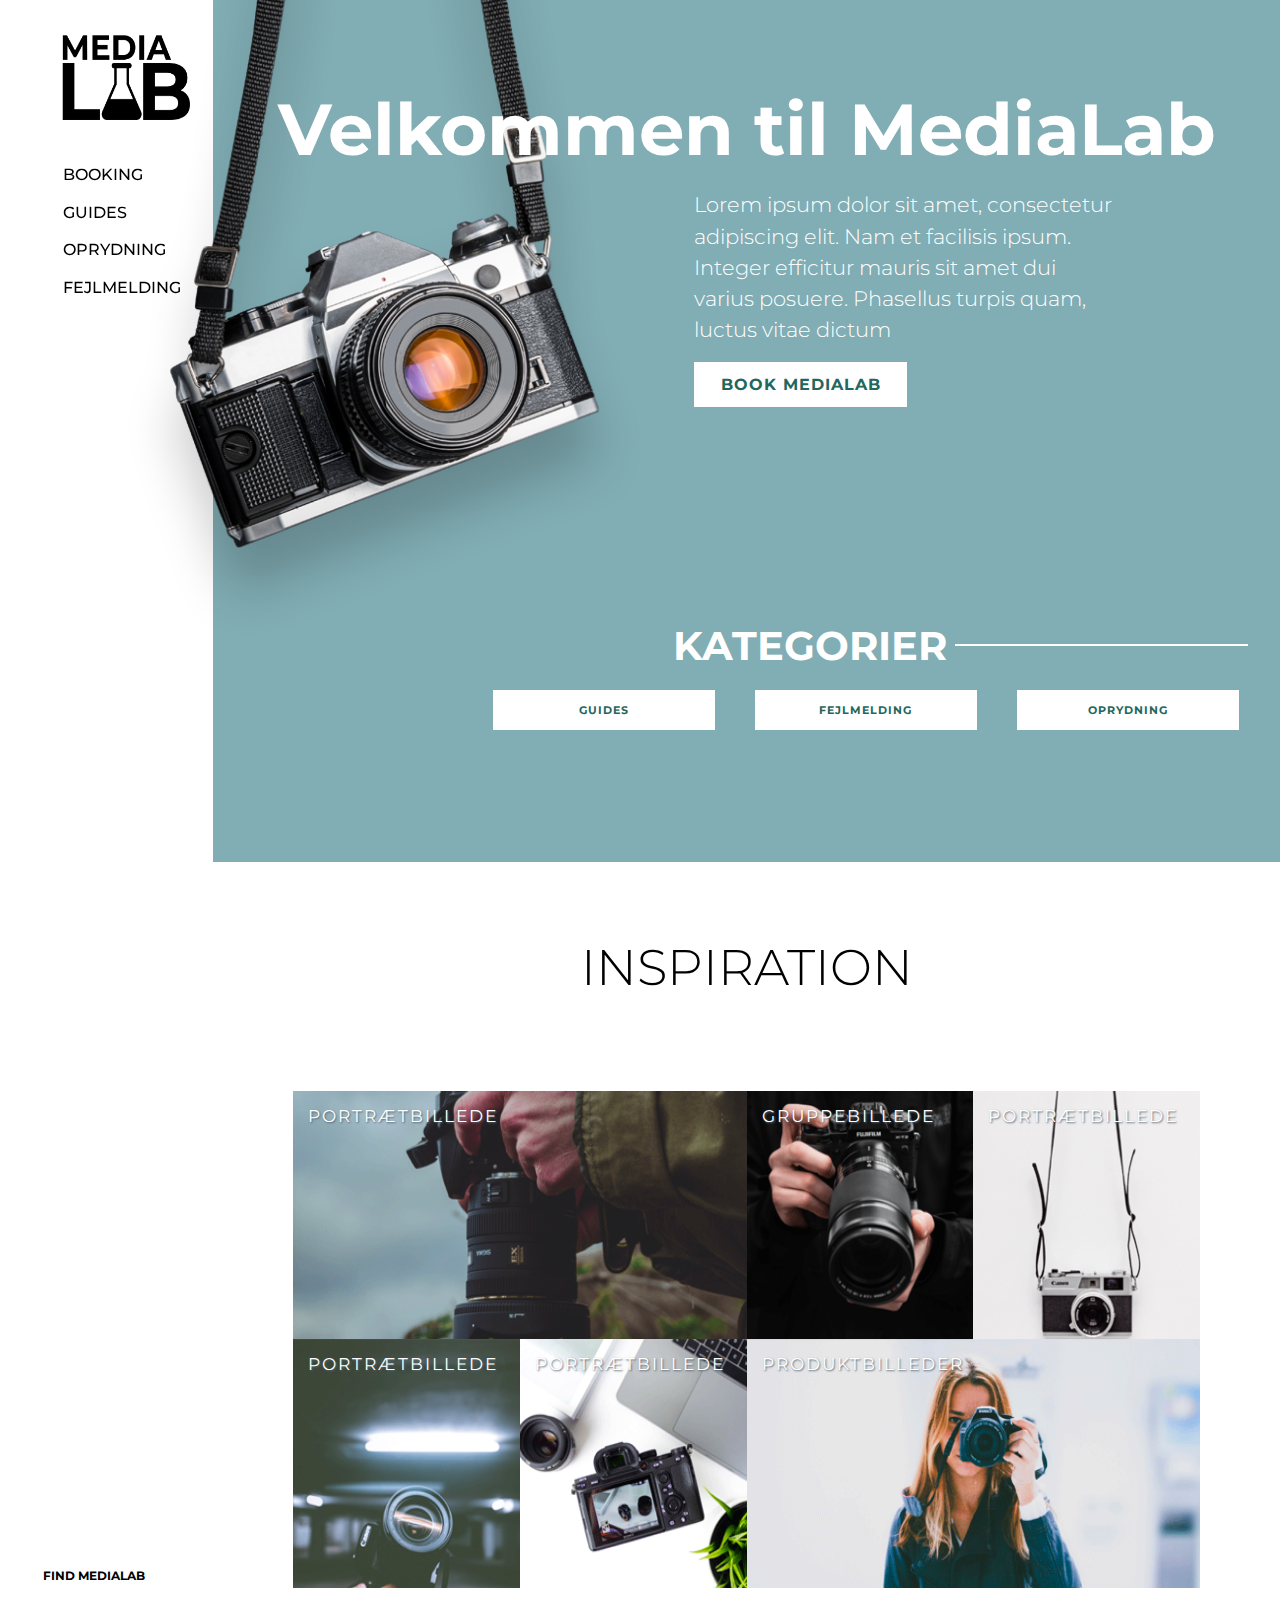
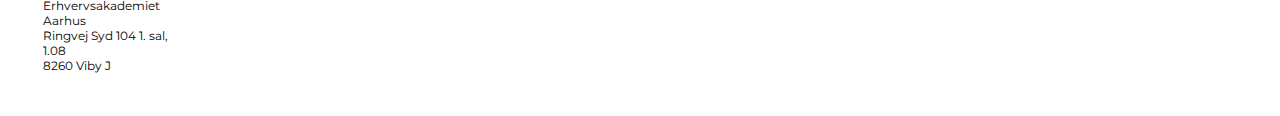
==== commit 5671cf91: "guides + mobil" ====
--- a/index.html
+++ b/index.html
@@ -21,8 +21,8 @@
       <nav>
         <input type="checkbox" id="toggle" class="hidden">
         <ul id="main-nav">
-          <li><a href="/index.html">BOOKING</a></li>
-          <li><a href="#">GUIDES</a></li>
+          <li><a href="index.html">BOOKING</a></li>
+          <li><a href="guides.html">GUIDES</a></li>
           <li><a href="#">OPRYDNING</a></li>
           <li><a href="#">FEJLMELDING</a></li>
         </ul>
--- a/css/style.css
+++ b/css/style.css
@@ -44,7 +44,6 @@
   position: absolute;
   top: 30px;
   left: 60px;
-  position: fixed;
 }
 
 nav {
@@ -61,7 +60,6 @@
   margin-bottom: 15px !important;
   flex-direction: column;
   z-index: 50;
-  position: fixed;
 }
 
 #main-nav a {
@@ -132,8 +130,9 @@
 .kamera {
   position: absolute;
   z-index: 0;
-  width: 50%;
-  top: -30%;
+  width: 40%;
+  left: 10%;
+  top: 0%;
   margin-left: 0;
 }
 
@@ -363,14 +362,12 @@
   justify-content: center;
 }
 
-
 .image1 h4,
 .image2 h4,
 .image3 h4,
 .image4 h4,
 .image5 h4,
-.image6 h4
-{
+.image6 h4 {
   position: absolute;
   top: 15px;
   left: 15px;
@@ -386,7 +383,7 @@
 .image3:hover .image3-img,
 .image4:hover .image4-img,
 .image5:hover .image5-img,
-.image6:hover .image6-img  {
+.image6:hover .image6-img {
   opacity: 0.4;
 }
 
@@ -395,8 +392,7 @@
 .image3:hover .overlay-img,
 .image4:hover .overlay-img,
 .image5:hover .overlay-img,
-.image6:hover .overlay-img
- {
+.image6:hover .overlay-img {
   opacity: 1;
   text-align: center;
   width: 100%;
@@ -406,6 +402,47 @@
   font-weight: 400;
 }
 
+/* Guides */
+.main2 {
+  width: 100%;
+  display: grid;
+  grid-template-columns: repeat(12, 1fr);
+  grid-template-areas:
+    "h h y y y y y y y y y y"
+    "h h y y y y y y y y y y"
+    "h h t t t t t t t t t t"
+    "j j w w w w w w w w w w"
+    "j j s s s s s s s s s s"
+    "j j i i i i i i i i i i"
+    "j j i i i i i i i i i i"
+    "f f i i i i i i i i i i";
+}
+
+.heading-3 {
+  grid-area: y;
+  display: flex;
+  justify-content: center;
+  align-items: center;
+  font-size: 3em;
+  color: #fff;
+}
+
+.heading-3, .guide-text{
+  background-color: #81adb4;
+}
+
+.guide-text{
+ grid-area: t;
+ font-size: 1.3em;
+ width: 100%;
+ display: flex;
+ justify-content: center;
+}
+
+.guide-text p{
+  width: 65%;
+  color: #fff;
+}
 
 
 
@@ -508,7 +545,8 @@
 
   #main-nav {
     justify-content: center;
-    width: 100%;
+    /* Remove large hover box - width: 100%*/
+    width: 15%;
   }
 
   .hidden {
@@ -520,8 +558,67 @@
   }
 }
 
-/*@media all and (min-width: 1200px){
-  header{
-    position: auto;
-  }
-}
+@media all and (min-width: 1200px) {
+  .logo1 {
+    position: fixed;
+  }
+
+  #main-nav {
+    position: fixed;
+  }
+}
+
+@media all and (max-width: 768px) {
+
+  /*forside */
+  .main-content h1 {
+    font-size: 2.8em;
+  }
+
+  .cta-bio p, .cta-main {
+    width: 100%;
+  }
+
+  .cta-bio p {
+    font-size: 1em;
+    text-align: center;
+  }
+
+  .cta-main h3 {
+    width: 100%;
+  }
+
+  .kategorier {
+    align-items: center;
+  }
+
+  .buttons {
+    flex-direction: column;
+  }
+
+  .kategori-1 h2 {
+    font-size: 2em;
+  }
+
+  .kategori-1 hr {
+    display: none;
+  }
+
+  .kategori-1 {
+    width: 100%;
+    margin: 0;
+    justify-content: center;
+  }
+
+  h2.subheader {
+    font-size: 30px;
+  }
+
+  .image-grid {
+    grid-template-areas:
+      "a a a a"
+      "b b c c"
+      "d d e e"
+      "g g g g";
+  }
+}
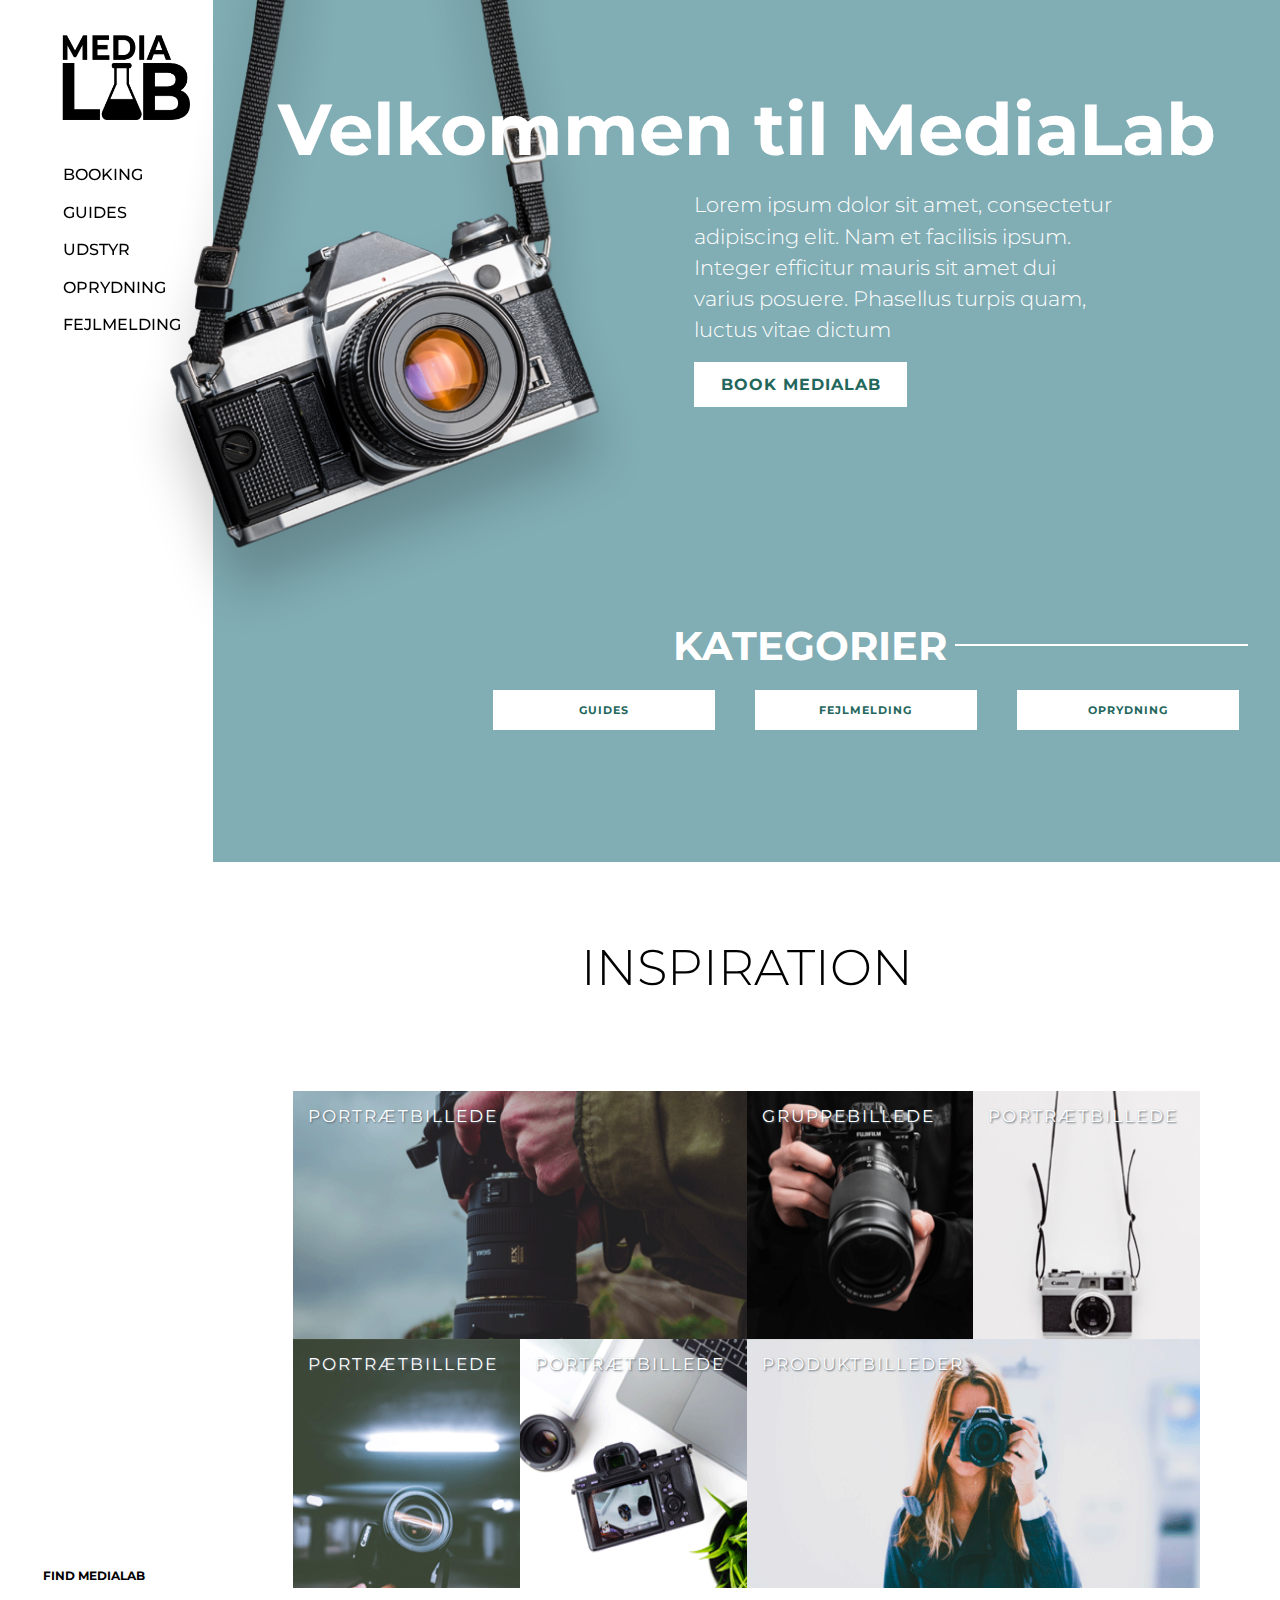
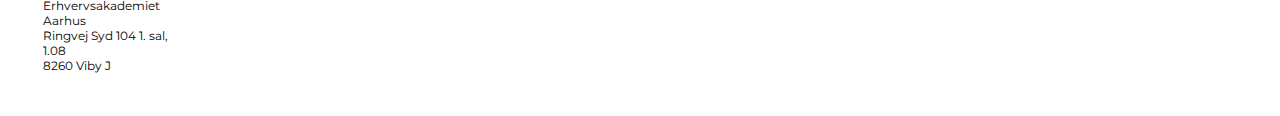
==== commit f2c45300: "Find medialab" ====
--- a/index.html
+++ b/index.html
@@ -22,7 +22,8 @@
         <input type="checkbox" id="toggle" class="hidden">
         <ul id="main-nav">
           <li><a href="index.html">BOOKING</a></li>
-          <li><a href="guides.html">GUIDES</a></li>
+          <li><a href="#">GUIDES</a></li>
+          <li><a href="#">UDSTYR</a></li>
           <li><a href="#">OPRYDNING</a></li>
           <li><a href="#">FEJLMELDING</a></li>
         </ul>
@@ -63,7 +64,7 @@
     </div>
     <div class="find">
       <h4>FIND MEDIALAB</h4>
-      <a href="/kort">
+      <a href="find-medialab.html">
         <p><br>Erhvervsakademiet Aarhus<br>
           Ringvej Syd 104
           1. sal, 1.08<br>
--- a/css/style.css
+++ b/css/style.css
@@ -441,6 +441,70 @@
 
 .guide-text p{
   width: 65%;
+  color: #fff;
+}
+
+/* Udstyr */
+
+.main3 {
+  width: 100%;
+  display: grid;
+  grid-template-columns: repeat(12, 1fr);
+  grid-template-areas:
+    "h h y y y y y y y y y y"
+    "h h y y y y y y y y y y"
+    "h h t t t t t t t t t t"
+    "j j w w w w w w w w w w"
+    "j j s s s s s s s s s s"
+    "j j i i i i i i i i i i"
+    "j j i i i i i i i i i i"
+    "f f i i i i i i i i i i";
+}
+
+/* Find Medialab */
+
+.main4 {
+  width: 100%;
+  display: grid;
+  height: 100vh;
+  grid-template-columns: repeat(12, 1fr);
+  grid-template-areas:
+    "h h q q q q q q q q q q"
+    "h h p p p p p p p p p p"
+    "h h p p p p p p p p p p"
+    "f f x x x x x x x x x x";
+}
+
+.h1-find, .kontakt-find, #map{
+  background-color: #81adb4;
+}
+
+
+#map {
+  height: 500px;
+  grid-area: p;
+
+}
+
+.h1-find{
+  font-size: 4.5em;
+  color: #fff;
+  align-items: center;
+  width: 100%;
+  text-align: center;
+  padding: 3% 0 1.5% 0;
+  grid-area: q;
+  justify-items: center;
+}
+
+.kontakt-find{
+  grid-area: x;
+  display: flex;
+  justify-content: center;
+  padding: 7% 0;
+  font-size: 20px;
+  font-weight: 300;
+  text-align: center;
   color: #fff;
 }
 
@@ -621,4 +685,18 @@
       "d d e e"
       "g g g g";
   }
-}
+
+  /* Find Medialab*/
+
+  .main4 {
+    width: 100%;
+    display: grid;
+    grid-template-columns: repeat(4, 1fr);
+    grid-template-areas:
+      "h h h h"
+      "q q q q"
+      "p p p p"
+      "x x x x"
+      "f f f f";
+  }
+}
